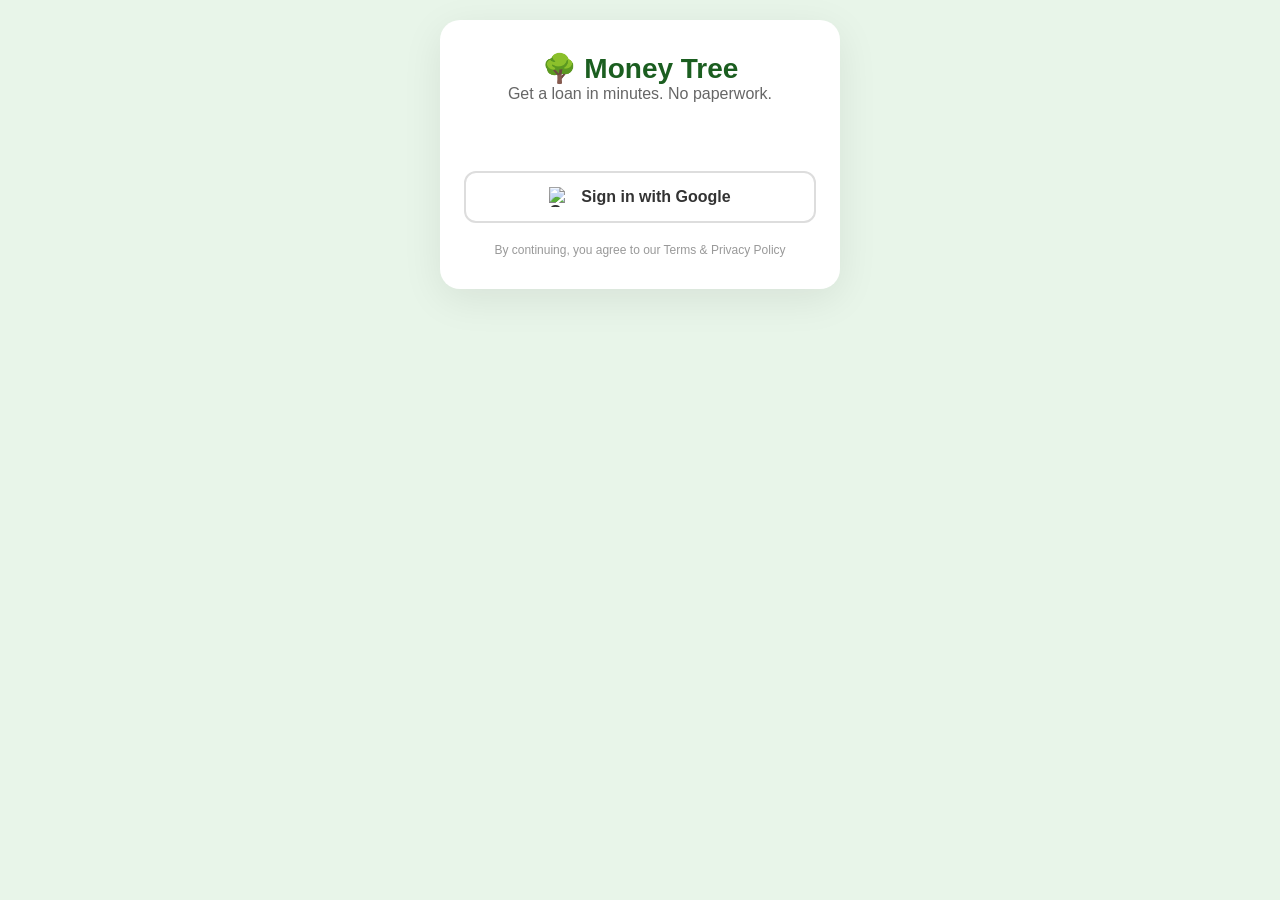
==== index.html @ 7c0a8fec "Add files via upload" ====
<!DOCTYPE html>
<html lang="en">
<head>
    <meta charset="UTF-8" />
    <meta name="viewport" content="width=device-width, initial-scale=1.0" />
    <title>Money Tree - Login</title>
    <link rel="stylesheet" href="style.css" />
    <script src="https://www.gstatic.com/firebasejs/10.12.0/firebase-app-compat.js"></script>
    <script src="https://www.gstatic.com/firebasejs/10.12.0/firebase-auth-compat.js"></script>
    <script src="https://www.gstatic.com/firebasejs/10.12.0/firebase-firestore-compat.js"></script>
</head>
<body>

<div class="container">
    <h1 style="color:#1b5e20;font-size:28px;text-align:center;">🌳 Money Tree</h1>
    <p style="text-align:center;color:#666;margin-bottom:28px;">Get a loan in minutes. No paperwork.</p>
    
    <div id="message"></div>
    
    <button class="google-btn" id="googleSignIn">
        <img src="https://www.google.com/favicon.ico" alt="Google" />
        Sign in with Google
    </button>
    
    <p style="text-align:center;font-size:12px;color:#999;margin-top:20px;">
        By continuing, you agree to our Terms & Privacy Policy
    </p>
</div>

<script src="config.js"></script>
<script>
const messageDiv = document.getElementById('message');
const googleBtn = document.getElementById('googleSignIn');

function showMessage(msg, isError = false) {
    messageDiv.textContent = msg;
    messageDiv.style.color = isError ? '#d32f2f' : '#2e7d32';
}

googleBtn.addEventListener('click', async function() {
    try {
        const provider = new firebase.auth.GoogleAuthProvider();
        const result = await auth.signInWithPopup(provider);
        const user = result.user;
        
        showMessage(`✅ Welcome ${user.displayName || 'User'}!`);

        const userDoc = await db.collection('users').doc(user.uid).get();
        if (!userDoc.exists) {
            await db.collection('users').doc(user.uid).set({
                fullName: user.displayName || '',
                email: user.email || '',
                phoneNumber: user.phoneNumber || '',
                photoURL: user.photoURL || '',
                role: 'user',
                kycStatus: 'pending',
                createdAt: new Date().toISOString()
            });
        }
        window.location.href = 'dashboard.html';
    } catch (error) {
        showMessage(`❌ ${error.message}`, true);
    }
});

auth.onAuthStateChanged(function(user) {
    if (user) window.location.href = 'dashboard.html';
});
</script>

</body>
</html>
---- style.css ----
/* ============================================================
   MONEY TREE - SHARED STYLES
   ============================================================ */

* { margin: 0; padding: 0; box-sizing: border-box; }

body {
    font-family: -apple-system, BlinkMacSystemFont, 'Segoe UI', Roboto, Arial, sans-serif;
    background: #e8f5e9;
    min-height: 100vh;
    padding: 20px;
}

.container {
    max-width: 400px;
    margin: 0 auto;
    background: white;
    border-radius: 20px;
    padding: 32px 24px;
    box-shadow: 0 10px 40px rgba(0,0,0,0.08);
}

/* Header */
.header {
    display: flex;
    justify-content: space-between;
    align-items: center;
    margin-bottom: 20px;
}
.header h1 { color: #1b5e20; font-size: 24px; }
.badge {
    background: #e8f5e9;
    color: #2e7d32;
    padding: 6px 16px;
    border-radius: 20px;
    font-size: 12px;
    font-weight: 600;
}

/* Forms */
label { display: block; font-size: 13px; font-weight: 600; color: #333; margin-bottom: 6px; }
input, select, textarea {
    width: 100%;
    padding: 14px 16px;
    border: 2px solid #e0e0e0;
    border-radius: 12px;
    font-size: 16px;
    background: #fafafa;
    margin-bottom: 16px;
    transition: border 0.2s;
}
input:focus, select:focus, textarea:focus {
    border-color: #2e7d32;
    outline: none;
    background: white;
}
textarea { resize: vertical; min-height: 80px; }

/* Buttons */
.btn {
    width: 100%;
    padding: 14px;
    border: none;
    border-radius: 12px;
    font-size: 16px;
    font-weight: 600;
    cursor: pointer;
    transition: all 0.2s;
}
.btn-primary { background: #2e7d32; color: white; }
.btn-primary:hover { background: #1b5e20; }
.btn-secondary { background: #1565c0; color: white; }
.btn-secondary:hover { background: #0d47a1; }
.btn-danger { background: #d32f2f; color: white; }
.btn-danger:hover { background: #b71c1c; }

/* Google Button */
.google-btn {
    display: flex;
    align-items: center;
    justify-content: center;
    gap: 12px;
    background: white;
    color: #333;
    border: 2px solid #ddd;
    padding: 14px;
    border-radius: 12px;
    font-size: 16px;
    font-weight: 600;
    cursor: pointer;
    width: 100%;
    margin-top: 12px;
}
.google-btn:hover { background: #f5f5f5; border-color: #bbb; }
.google-btn img { width: 20px; height: 20px; }

/* Cards */
.user-card {
    background: #e8f5e9;
    padding: 16px;
    border-radius: 16px;
    margin-bottom: 20px;
}
.user-card .name { font-weight: bold; font-size: 18px; color: #1b5e20; }
.user-card .phone { font-size: 14px; color: #555; }

.balance-card {
    background: linear-gradient(135deg, #1b5e20, #2e7d32);
    color: white;
    padding: 20px;
    border-radius: 16px;
    margin-bottom: 20px;
}
.balance-card .label { font-size: 12px; opacity: 0.8; }
.balance-card .amount { font-size: 32px; font-weight: bold; margin: 4px 0; }
.balance-card .sub { font-size: 12px; opacity: 0.8; }

/* Grid */
.grid-2 {
    display: grid;
    grid-template-columns: 1fr 1fr;
    gap: 12px;
    margin-bottom: 20px;
}

/* Loan History */
.loan-item {
    display: flex;
    justify-content: space-between;
    align-items: center;
    padding: 12px 0;
    border-bottom: 1px solid #e0e0e0;
}
.loan-item .status {
    padding: 4px 12px;
    border-radius: 12px;
    font-size: 12px;
    font-weight: 600;
}
.status-pending { background: #fff3e0; color: #e65100; }
.status-approved { background: #e8f5e9; color: #2e7d32; }
.status-rejected { background: #fce4ec; color: #c62828; }
.status-disbursed { background: #e3f2fd; color: #0d47a1; }
.status-repaid { background: #e8f5e9; color: #1b5e20; }

/* Navigation */
.nav-bar {
    display: flex;
    justify-content: space-around;
    padding: 12px 0 0 0;
    border-top: 1px solid #e0e0e0;
    margin-top: 20px;
}
.nav-bar a {
    text-decoration: none;
    color: #666;
    font-size: 11px;
    text-align: center;
    flex: 1;
    padding: 4px 0;
    border-radius: 8px;
}
.nav-bar a span { display: block; font-size: 20px; margin-bottom: 2px; }
.nav-bar a.active { color: #2e7d32; font-weight: 600; background: #e8f5e9; }

/* Messages */
#message { margin: 12px 0 16px 0; font-size: 14px; min-height: 24px; font-weight: 500; }
.success { color: #2e7d32; }
.error { color: #d32f2f; }

/* File Upload */
.file-upload {
    border: 2px dashed #ccc;
    padding: 20px;
    border-radius: 12px;
    text-align: center;
    cursor: pointer;
    transition: all 0.2s;
    margin-bottom: 16px;
}
.file-upload:hover { border-color: #2e7d32; background: #f5f5f5; }
.file-upload .icon { font-size: 32px; }
.file-upload .text { font-size: 14px; color: #666; }
.file-upload .filename { font-size: 12px; color: #2e7d32; font-weight: 600; margin-top: 4px; }

/* Responsive */
@media (max-width: 480px) {
    body { padding: 10px; }
    .container { padding: 20px 16px; }
    .grid-2 { gap: 8px; }
    .btn { font-size: 14px; padding: 12px; }
    .balance-card .amount { font-size: 26px; }
}
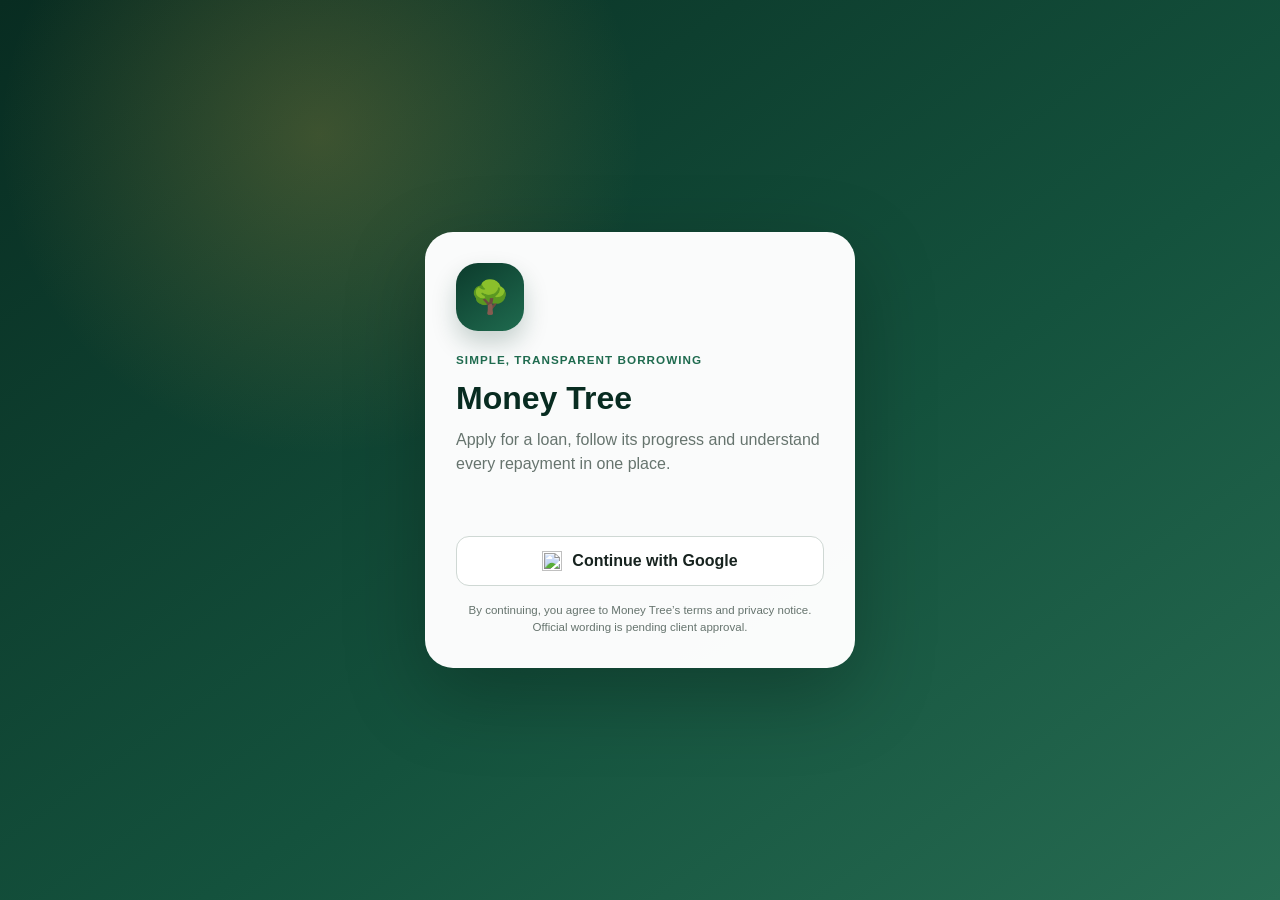
==== commit f01ccae6: "Add files via upload" ====
--- a/index.html
+++ b/index.html
@@ -1,72 +1,88 @@
-<!DOCTYPE html>
-<html lang="en">
-<head>
-    <meta charset="UTF-8" />
-    <meta name="viewport" content="width=device-width, initial-scale=1.0" />
-    <title>Money Tree - Login</title>
-    <link rel="stylesheet" href="style.css" />
-    <script src="https://www.gstatic.com/firebasejs/10.12.0/firebase-app-compat.js"></script>
-    <script src="https://www.gstatic.com/firebasejs/10.12.0/firebase-auth-compat.js"></script>
-    <script src="https://www.gstatic.com/firebasejs/10.12.0/firebase-firestore-compat.js"></script>
-</head>
-<body>
-
-<div class="container">
-    <h1 style="color:#1b5e20;font-size:28px;text-align:center;">🌳 Money Tree</h1>
-    <p style="text-align:center;color:#666;margin-bottom:28px;">Get a loan in minutes. No paperwork.</p>
-    
-    <div id="message"></div>
-    
-    <button class="google-btn" id="googleSignIn">
-        <img src="https://www.google.com/favicon.ico" alt="Google" />
-        Sign in with Google
-    </button>
-    
-    <p style="text-align:center;font-size:12px;color:#999;margin-top:20px;">
-        By continuing, you agree to our Terms & Privacy Policy
-    </p>
-</div>
-
-<script src="config.js"></script>
-<script>
-const messageDiv = document.getElementById('message');
-const googleBtn = document.getElementById('googleSignIn');
-
-function showMessage(msg, isError = false) {
-    messageDiv.textContent = msg;
-    messageDiv.style.color = isError ? '#d32f2f' : '#2e7d32';
-}
-
-googleBtn.addEventListener('click', async function() {
-    try {
-        const provider = new firebase.auth.GoogleAuthProvider();
-        const result = await auth.signInWithPopup(provider);
-        const user = result.user;
-        
-        showMessage(`✅ Welcome ${user.displayName || 'User'}!`);
-
-        const userDoc = await db.collection('users').doc(user.uid).get();
-        if (!userDoc.exists) {
-            await db.collection('users').doc(user.uid).set({
-                fullName: user.displayName || '',
-                email: user.email || '',
-                phoneNumber: user.phoneNumber || '',
-                photoURL: user.photoURL || '',
-                role: 'user',
-                kycStatus: 'pending',
-                createdAt: new Date().toISOString()
-            });
-        }
-        window.location.href = 'dashboard.html';
-    } catch (error) {
-        showMessage(`❌ ${error.message}`, true);
-    }
-});
-
-auth.onAuthStateChanged(function(user) {
-    if (user) window.location.href = 'dashboard.html';
-});
-</script>
-
-</body>
-</html>+<!DOCTYPE html>
+<html lang="en">
+<head>
+    <meta charset="UTF-8" />
+    <meta name="viewport" content="width=device-width, initial-scale=1.0" />
+    <meta name="theme-color" content="#0c3b2c" />
+    <title>Money Tree — Sign in</title>
+    <link rel="stylesheet" href="style.css" />
+    <script src="https://www.gstatic.com/firebasejs/10.12.0/firebase-app-compat.js"></script>
+    <script src="https://www.gstatic.com/firebasejs/10.12.0/firebase-auth-compat.js"></script>
+    <script src="https://www.gstatic.com/firebasejs/10.12.0/firebase-firestore-compat.js"></script>
+</head>
+<body class="login-body">
+    <main class="login-card">
+        <div class="login-logo" aria-hidden="true">🌳</div>
+        <span class="eyebrow">Simple, transparent borrowing</span>
+        <h1>Money Tree</h1>
+        <p>Apply for a loan, follow its progress and understand every repayment in one place.</p>
+
+        <div id="message" class="message-space" role="status" aria-live="polite"></div>
+
+        <button class="google-btn" id="googleSignIn" type="button">
+            <img src="https://www.google.com/favicon.ico" alt="" />
+            <span>Continue with Google</span>
+        </button>
+
+        <p class="login-terms">
+            By continuing, you agree to Money Tree’s terms and privacy notice. Official wording is pending client approval.
+        </p>
+    </main>
+
+    <script src="config.js"></script>
+    <script>
+        const message = document.getElementById('message');
+        const signInButton = document.getElementById('googleSignIn');
+
+        function showMessage(text, error = false) {
+            message.textContent = text;
+            message.style.color = error ? '#b42318' : '#18794e';
+        }
+
+        async function ensureUserProfile(user) {
+            const userRef = db.collection('users').doc(user.uid);
+            const snapshot = await userRef.get();
+            if (!snapshot.exists) {
+                await userRef.set({
+                    fullName: user.displayName || '',
+                    email: user.email || '',
+                    phoneNumber: user.phoneNumber || '',
+                    photoURL: user.photoURL || '',
+                    role: 'user',
+                    kycStatus: 'pending',
+                    loanLimit: 0,
+                    createdAt: firebase.firestore.FieldValue.serverTimestamp(),
+                    createdAtISO: new Date().toISOString()
+                });
+            }
+        }
+
+        signInButton.addEventListener('click', async () => {
+            signInButton.disabled = true;
+            signInButton.querySelector('span').textContent = 'Signing in…';
+            try {
+                const provider = new firebase.auth.GoogleAuthProvider();
+                const result = await auth.signInWithPopup(provider);
+                await ensureUserProfile(result.user);
+                window.location.href = 'dashboard.html';
+            } catch (error) {
+                console.error('Sign-in error:', error);
+                showMessage(error.message || 'Sign-in was not completed. Please try again.', true);
+                signInButton.disabled = false;
+                signInButton.querySelector('span').textContent = 'Continue with Google';
+            }
+        });
+
+        auth.onAuthStateChanged(async user => {
+            if (!user) return;
+            try {
+                await ensureUserProfile(user);
+                window.location.href = 'dashboard.html';
+            } catch (error) {
+                console.error('Profile setup error:', error);
+                showMessage('Signed in, but your profile could not be loaded.', true);
+            }
+        });
+    </script>
+</body>
+</html>
--- a/style.css
+++ b/style.css
@@ -1,193 +1,1342 @@
-/* ============================================================
-   MONEY TREE - SHARED STYLES
-   ============================================================ */
-
-* { margin: 0; padding: 0; box-sizing: border-box; }
-
-body {
-    font-family: -apple-system, BlinkMacSystemFont, 'Segoe UI', Roboto, Arial, sans-serif;
-    background: #e8f5e9;
-    min-height: 100vh;
-    padding: 20px;
-}
-
-.container {
-    max-width: 400px;
-    margin: 0 auto;
-    background: white;
-    border-radius: 20px;
-    padding: 32px 24px;
-    box-shadow: 0 10px 40px rgba(0,0,0,0.08);
-}
-
-/* Header */
-.header {
-    display: flex;
-    justify-content: space-between;
-    align-items: center;
-    margin-bottom: 20px;
-}
-.header h1 { color: #1b5e20; font-size: 24px; }
-.badge {
-    background: #e8f5e9;
-    color: #2e7d32;
-    padding: 6px 16px;
-    border-radius: 20px;
-    font-size: 12px;
-    font-weight: 600;
-}
-
-/* Forms */
-label { display: block; font-size: 13px; font-weight: 600; color: #333; margin-bottom: 6px; }
-input, select, textarea {
-    width: 100%;
-    padding: 14px 16px;
-    border: 2px solid #e0e0e0;
-    border-radius: 12px;
-    font-size: 16px;
-    background: #fafafa;
-    margin-bottom: 16px;
-    transition: border 0.2s;
-}
-input:focus, select:focus, textarea:focus {
-    border-color: #2e7d32;
-    outline: none;
-    background: white;
-}
-textarea { resize: vertical; min-height: 80px; }
-
-/* Buttons */
-.btn {
-    width: 100%;
-    padding: 14px;
-    border: none;
-    border-radius: 12px;
-    font-size: 16px;
-    font-weight: 600;
-    cursor: pointer;
-    transition: all 0.2s;
-}
-.btn-primary { background: #2e7d32; color: white; }
-.btn-primary:hover { background: #1b5e20; }
-.btn-secondary { background: #1565c0; color: white; }
-.btn-secondary:hover { background: #0d47a1; }
-.btn-danger { background: #d32f2f; color: white; }
-.btn-danger:hover { background: #b71c1c; }
-
-/* Google Button */
-.google-btn {
-    display: flex;
-    align-items: center;
-    justify-content: center;
-    gap: 12px;
-    background: white;
-    color: #333;
-    border: 2px solid #ddd;
-    padding: 14px;
-    border-radius: 12px;
-    font-size: 16px;
-    font-weight: 600;
-    cursor: pointer;
-    width: 100%;
-    margin-top: 12px;
-}
-.google-btn:hover { background: #f5f5f5; border-color: #bbb; }
-.google-btn img { width: 20px; height: 20px; }
-
-/* Cards */
-.user-card {
-    background: #e8f5e9;
-    padding: 16px;
-    border-radius: 16px;
-    margin-bottom: 20px;
-}
-.user-card .name { font-weight: bold; font-size: 18px; color: #1b5e20; }
-.user-card .phone { font-size: 14px; color: #555; }
-
-.balance-card {
-    background: linear-gradient(135deg, #1b5e20, #2e7d32);
-    color: white;
-    padding: 20px;
-    border-radius: 16px;
-    margin-bottom: 20px;
-}
-.balance-card .label { font-size: 12px; opacity: 0.8; }
-.balance-card .amount { font-size: 32px; font-weight: bold; margin: 4px 0; }
-.balance-card .sub { font-size: 12px; opacity: 0.8; }
-
-/* Grid */
-.grid-2 {
-    display: grid;
-    grid-template-columns: 1fr 1fr;
-    gap: 12px;
-    margin-bottom: 20px;
-}
-
-/* Loan History */
-.loan-item {
-    display: flex;
-    justify-content: space-between;
-    align-items: center;
-    padding: 12px 0;
-    border-bottom: 1px solid #e0e0e0;
-}
-.loan-item .status {
-    padding: 4px 12px;
-    border-radius: 12px;
-    font-size: 12px;
-    font-weight: 600;
-}
-.status-pending { background: #fff3e0; color: #e65100; }
-.status-approved { background: #e8f5e9; color: #2e7d32; }
-.status-rejected { background: #fce4ec; color: #c62828; }
-.status-disbursed { background: #e3f2fd; color: #0d47a1; }
-.status-repaid { background: #e8f5e9; color: #1b5e20; }
-
-/* Navigation */
-.nav-bar {
-    display: flex;
-    justify-content: space-around;
-    padding: 12px 0 0 0;
-    border-top: 1px solid #e0e0e0;
-    margin-top: 20px;
-}
-.nav-bar a {
-    text-decoration: none;
-    color: #666;
-    font-size: 11px;
-    text-align: center;
-    flex: 1;
-    padding: 4px 0;
-    border-radius: 8px;
-}
-.nav-bar a span { display: block; font-size: 20px; margin-bottom: 2px; }
-.nav-bar a.active { color: #2e7d32; font-weight: 600; background: #e8f5e9; }
-
-/* Messages */
-#message { margin: 12px 0 16px 0; font-size: 14px; min-height: 24px; font-weight: 500; }
-.success { color: #2e7d32; }
-.error { color: #d32f2f; }
-
-/* File Upload */
-.file-upload {
-    border: 2px dashed #ccc;
-    padding: 20px;
-    border-radius: 12px;
-    text-align: center;
-    cursor: pointer;
-    transition: all 0.2s;
-    margin-bottom: 16px;
-}
-.file-upload:hover { border-color: #2e7d32; background: #f5f5f5; }
-.file-upload .icon { font-size: 32px; }
-.file-upload .text { font-size: 14px; color: #666; }
-.file-upload .filename { font-size: 12px; color: #2e7d32; font-weight: 600; margin-top: 4px; }
-
-/* Responsive */
-@media (max-width: 480px) {
-    body { padding: 10px; }
-    .container { padding: 20px 16px; }
-    .grid-2 { gap: 8px; }
-    .btn { font-size: 14px; padding: 12px; }
-    .balance-card .amount { font-size: 26px; }
-}+:root {
+    --green-950: #082c21;
+    --green-900: #0c3b2c;
+    --green-800: #14523d;
+    --green-700: #1f6b4f;
+    --green-100: #dff2e9;
+    --green-50: #f1faf6;
+    --gold-500: #d9a441;
+    --gold-100: #fff3d8;
+    --ink: #17231f;
+    --muted: #66746e;
+    --line: #dfe7e3;
+    --surface: #ffffff;
+    --canvas: #edf3f0;
+    --danger: #b42318;
+    --danger-soft: #fff0ef;
+    --warning: #a15c00;
+    --warning-soft: #fff5e4;
+    --info: #175cd3;
+    --info-soft: #edf4ff;
+    --success: #18794e;
+    --success-soft: #e8f7ef;
+    --shadow: 0 18px 55px rgba(8, 44, 33, 0.11);
+    --radius-lg: 24px;
+    --radius-md: 16px;
+    --radius-sm: 11px;
+}
+
+* {
+    box-sizing: border-box;
+    margin: 0;
+    padding: 0;
+}
+
+html {
+    color-scheme: light;
+    scroll-behavior: smooth;
+}
+
+body {
+    min-height: 100vh;
+    background:
+        radial-gradient(circle at 10% 0%, rgba(217, 164, 65, 0.12), transparent 26rem),
+        var(--canvas);
+    color: var(--ink);
+    font-family: Inter, ui-sans-serif, -apple-system, BlinkMacSystemFont, "Segoe UI", sans-serif;
+    line-height: 1.5;
+}
+
+button,
+input,
+select,
+textarea {
+    font: inherit;
+}
+
+button,
+a {
+    -webkit-tap-highlight-color: transparent;
+}
+
+a {
+    color: var(--green-700);
+}
+
+button:focus-visible,
+a:focus-visible,
+input:focus-visible,
+select:focus-visible,
+textarea:focus-visible,
+summary:focus-visible {
+    outline: 3px solid rgba(217, 164, 65, 0.55);
+    outline-offset: 2px;
+}
+
+.app-body {
+    padding: 20px;
+}
+
+.app-shell {
+    width: min(100%, 760px);
+    min-height: calc(100vh - 40px);
+    margin: 0 auto;
+    overflow: hidden;
+    background: var(--surface);
+    border: 1px solid rgba(12, 59, 44, 0.08);
+    border-radius: var(--radius-lg);
+    box-shadow: var(--shadow);
+}
+
+.app-shell.wide {
+    width: min(100%, 1180px);
+}
+
+.page-content {
+    padding: 24px 24px 104px;
+}
+
+.topbar {
+    position: sticky;
+    top: 0;
+    z-index: 20;
+    display: flex;
+    align-items: center;
+    justify-content: space-between;
+    gap: 14px;
+    min-height: 74px;
+    padding: 14px 22px;
+    color: #fff;
+    background: linear-gradient(135deg, var(--green-950), var(--green-800));
+}
+
+.topbar-title {
+    min-width: 0;
+}
+
+.topbar-title h1 {
+    overflow: hidden;
+    font-size: clamp(1.2rem, 4vw, 1.55rem);
+    line-height: 1.2;
+    text-overflow: ellipsis;
+    white-space: nowrap;
+}
+
+.topbar-title p {
+    margin-top: 2px;
+    color: rgba(255, 255, 255, 0.7);
+    font-size: 0.78rem;
+}
+
+.brand-lockup {
+    display: flex;
+    align-items: center;
+    gap: 10px;
+}
+
+.brand-mark {
+    display: grid;
+    width: 42px;
+    height: 42px;
+    flex: 0 0 auto;
+    place-items: center;
+    border: 1px solid rgba(255, 255, 255, 0.22);
+    border-radius: 14px;
+    background: rgba(255, 255, 255, 0.12);
+    font-size: 1.25rem;
+}
+
+.icon-button {
+    display: inline-grid;
+    width: 42px;
+    height: 42px;
+    flex: 0 0 auto;
+    place-items: center;
+    border: 1px solid rgba(255, 255, 255, 0.2);
+    border-radius: 13px;
+    color: #fff;
+    background: rgba(255, 255, 255, 0.1);
+    text-decoration: none;
+    cursor: pointer;
+}
+
+.page-intro {
+    display: flex;
+    align-items: flex-start;
+    justify-content: space-between;
+    gap: 16px;
+    margin-bottom: 20px;
+}
+
+.page-intro h2 {
+    color: var(--green-950);
+    font-size: clamp(1.35rem, 4vw, 1.8rem);
+    line-height: 1.25;
+}
+
+.page-intro p {
+    max-width: 52ch;
+    margin-top: 5px;
+    color: var(--muted);
+    font-size: 0.92rem;
+}
+
+.eyebrow {
+    display: block;
+    margin-bottom: 5px;
+    color: var(--green-700);
+    font-size: 0.73rem;
+    font-weight: 800;
+    letter-spacing: 0.09em;
+    text-transform: uppercase;
+}
+
+.card {
+    padding: 20px;
+    border: 1px solid var(--line);
+    border-radius: var(--radius-md);
+    background: var(--surface);
+    box-shadow: 0 8px 28px rgba(8, 44, 33, 0.055);
+}
+
+.card + .card,
+.section-gap {
+    margin-top: 16px;
+}
+
+.card-header {
+    display: flex;
+    align-items: flex-start;
+    justify-content: space-between;
+    gap: 14px;
+    margin-bottom: 16px;
+}
+
+.card-title {
+    color: var(--green-950);
+    font-size: 1rem;
+}
+
+.card-subtitle {
+    margin-top: 2px;
+    color: var(--muted);
+    font-size: 0.82rem;
+}
+
+.hero-card {
+    position: relative;
+    overflow: hidden;
+    padding: 24px;
+    border-radius: 20px;
+    color: #fff;
+    background: linear-gradient(135deg, var(--green-950), var(--green-700));
+}
+
+.hero-card::after {
+    position: absolute;
+    right: -44px;
+    bottom: -62px;
+    width: 180px;
+    height: 180px;
+    border: 34px solid rgba(217, 164, 65, 0.18);
+    border-radius: 50%;
+    content: "";
+}
+
+.hero-card > * {
+    position: relative;
+    z-index: 1;
+}
+
+.hero-label {
+    color: rgba(255, 255, 255, 0.7);
+    font-size: 0.78rem;
+    font-weight: 700;
+    letter-spacing: 0.06em;
+    text-transform: uppercase;
+}
+
+.hero-amount {
+    margin: 6px 0 3px;
+    font-size: clamp(2rem, 8vw, 3rem);
+    font-weight: 800;
+    line-height: 1.05;
+}
+
+.hero-meta {
+    color: rgba(255, 255, 255, 0.76);
+    font-size: 0.84rem;
+}
+
+.metric-grid {
+    display: grid;
+    grid-template-columns: repeat(2, minmax(0, 1fr));
+    gap: 12px;
+    margin-top: 16px;
+}
+
+.metric {
+    padding: 15px;
+    border: 1px solid var(--line);
+    border-radius: 14px;
+    background: var(--green-50);
+}
+
+.metric-label {
+    color: var(--muted);
+    font-size: 0.76rem;
+}
+
+.metric-value {
+    display: block;
+    margin-top: 3px;
+    color: var(--green-950);
+    font-size: 1.06rem;
+    font-weight: 800;
+}
+
+.detail-list {
+    border-top: 1px solid var(--line);
+}
+
+.detail-row {
+    display: flex;
+    align-items: baseline;
+    justify-content: space-between;
+    gap: 18px;
+    padding: 13px 0;
+    border-bottom: 1px solid var(--line);
+}
+
+.detail-row span:first-child {
+    color: var(--muted);
+    font-size: 0.88rem;
+}
+
+.detail-row strong {
+    text-align: right;
+    font-size: 0.91rem;
+}
+
+.status-badge,
+.tag {
+    display: inline-flex;
+    align-items: center;
+    gap: 5px;
+    width: fit-content;
+    padding: 5px 10px;
+    border-radius: 999px;
+    font-size: 0.72rem;
+    font-weight: 800;
+    white-space: nowrap;
+}
+
+.status-pending,
+.status-partial {
+    color: var(--warning);
+    background: var(--warning-soft);
+}
+
+.status-approved,
+.status-active,
+.status-disbursed,
+.status-repaid,
+.status-paid {
+    color: var(--success);
+    background: var(--success-soft);
+}
+
+.status-rejected,
+.status-overdue {
+    color: var(--danger);
+    background: var(--danger-soft);
+}
+
+.status-upcoming {
+    color: var(--info);
+    background: var(--info-soft);
+}
+
+.tag {
+    color: var(--green-800);
+    background: var(--green-100);
+}
+
+.draft-banner,
+.notice,
+.error-box,
+.success-box {
+    padding: 13px 15px;
+    border-radius: 13px;
+    font-size: 0.84rem;
+}
+
+.draft-banner,
+.notice {
+    color: #6c4900;
+    background: var(--gold-100);
+    border: 1px solid #f0d496;
+}
+
+.error-box {
+    color: var(--danger);
+    background: var(--danger-soft);
+    border: 1px solid #f5c6c2;
+}
+
+.success-box {
+    color: var(--success);
+    background: var(--success-soft);
+    border: 1px solid #bce6cf;
+}
+
+.draft-banner + *,
+.notice + * {
+    margin-top: 16px;
+}
+
+.btn {
+    display: inline-flex;
+    min-height: 44px;
+    align-items: center;
+    justify-content: center;
+    gap: 8px;
+    padding: 11px 16px;
+    border: 0;
+    border-radius: 12px;
+    font-size: 0.88rem;
+    font-weight: 800;
+    text-decoration: none;
+    cursor: pointer;
+    transition: transform 160ms ease, box-shadow 160ms ease, background 160ms ease;
+}
+
+.btn:hover:not(:disabled) {
+    transform: translateY(-1px);
+}
+
+.btn:disabled {
+    cursor: not-allowed;
+    opacity: 0.58;
+}
+
+.btn-primary {
+    color: #fff;
+    background: var(--green-800);
+    box-shadow: 0 8px 18px rgba(20, 82, 61, 0.19);
+}
+
+.btn-primary:hover:not(:disabled) {
+    background: var(--green-950);
+}
+
+.btn-secondary {
+    color: var(--green-900);
+    background: var(--green-100);
+}
+
+.btn-outline {
+    color: var(--green-800);
+    background: #fff;
+    border: 1px solid #a9c9bb;
+}
+
+.btn-danger {
+    color: #fff;
+    background: var(--danger);
+}
+
+.btn-small {
+    min-height: 36px;
+    padding: 8px 12px;
+    font-size: 0.78rem;
+}
+
+.btn-block {
+    width: 100%;
+}
+
+.action-row {
+    display: flex;
+    flex-wrap: wrap;
+    gap: 10px;
+    margin-top: 16px;
+}
+
+.action-row .btn {
+    flex: 1 1 150px;
+}
+
+.form-section {
+    padding: 18px;
+    border: 1px solid var(--line);
+    border-radius: var(--radius-md);
+    background: #fbfdfc;
+}
+
+.form-section + .form-section {
+    margin-top: 15px;
+}
+
+.form-section h3 {
+    margin-bottom: 14px;
+    color: var(--green-950);
+    font-size: 0.98rem;
+}
+
+.form-grid {
+    display: grid;
+    grid-template-columns: repeat(2, minmax(0, 1fr));
+    gap: 14px;
+}
+
+.field {
+    margin-bottom: 14px;
+}
+
+.field:last-child {
+    margin-bottom: 0;
+}
+
+.field label {
+    display: block;
+    margin-bottom: 6px;
+    color: #30413a;
+    font-size: 0.79rem;
+    font-weight: 800;
+}
+
+.field small {
+    display: block;
+    margin-top: 5px;
+    color: var(--muted);
+    font-size: 0.72rem;
+}
+
+.field input,
+.field select,
+.field textarea,
+.search-input {
+    width: 100%;
+    min-height: 46px;
+    padding: 11px 13px;
+    border: 1px solid #cbd8d2;
+    border-radius: 11px;
+    color: var(--ink);
+    background: #fff;
+}
+
+.field textarea {
+    min-height: 96px;
+    resize: vertical;
+}
+
+.field input:focus,
+.field select:focus,
+.field textarea:focus,
+.search-input:focus {
+    border-color: var(--green-700);
+    outline: 3px solid rgba(31, 107, 79, 0.12);
+}
+
+.required {
+    color: var(--danger);
+}
+
+.file-upload {
+    padding: 16px;
+    border: 1.5px dashed #91b9a8;
+    border-radius: 13px;
+    background: var(--green-50);
+    text-align: center;
+    cursor: pointer;
+}
+
+.file-upload .icon {
+    color: var(--green-700);
+    font-size: 1.5rem;
+}
+
+.file-upload .text {
+    margin-top: 4px;
+    font-size: 0.82rem;
+    font-weight: 700;
+}
+
+.file-upload .filename,
+.file-upload .sub-text {
+    margin-top: 3px;
+    color: var(--muted);
+    font-size: 0.71rem;
+}
+
+.upload-grid {
+    display: grid;
+    grid-template-columns: repeat(2, minmax(0, 1fr));
+    gap: 12px;
+}
+
+.bottom-nav {
+    position: fixed;
+    right: 50%;
+    bottom: 12px;
+    z-index: 30;
+    display: grid;
+    width: min(calc(100% - 64px), 700px);
+    grid-template-columns: repeat(5, minmax(0, 1fr));
+    padding: 7px;
+    border: 1px solid rgba(12, 59, 44, 0.12);
+    border-radius: 18px;
+    background: rgba(255, 255, 255, 0.96);
+    box-shadow: 0 14px 38px rgba(8, 44, 33, 0.18);
+    transform: translateX(50%);
+    backdrop-filter: blur(12px);
+}
+
+.bottom-nav a {
+    display: flex;
+    min-width: 0;
+    min-height: 50px;
+    flex-direction: column;
+    align-items: center;
+    justify-content: center;
+    gap: 2px;
+    border-radius: 12px;
+    color: #7a8882;
+    font-size: 0.68rem;
+    text-decoration: none;
+}
+
+.bottom-nav a i {
+    font-size: 1.12rem;
+}
+
+.bottom-nav a.active {
+    color: var(--green-900);
+    background: var(--green-100);
+    font-weight: 800;
+}
+
+.loan-card {
+    padding: 18px;
+    border: 1px solid var(--line);
+    border-left: 4px solid var(--gold-500);
+    border-radius: 15px;
+    background: #fff;
+}
+
+.loan-card + .loan-card {
+    margin-top: 12px;
+}
+
+.loan-card-top {
+    display: flex;
+    align-items: flex-start;
+    justify-content: space-between;
+    gap: 12px;
+}
+
+.loan-number {
+    color: var(--green-950);
+    font-size: 0.79rem;
+    font-weight: 900;
+    letter-spacing: 0.04em;
+}
+
+.loan-amount {
+    margin-top: 3px;
+    color: var(--green-950);
+    font-size: 1.3rem;
+    font-weight: 900;
+}
+
+.loan-meta {
+    margin-top: 3px;
+    color: var(--muted);
+    font-size: 0.78rem;
+}
+
+.progress-track {
+    height: 8px;
+    margin-top: 14px;
+    overflow: hidden;
+    border-radius: 999px;
+    background: #e6ece9;
+}
+
+.progress-fill {
+    width: 0;
+    height: 100%;
+    border-radius: inherit;
+    background: linear-gradient(90deg, var(--green-700), var(--gold-500));
+}
+
+.link-list {
+    overflow: hidden;
+    border: 1px solid var(--line);
+    border-radius: 14px;
+}
+
+.link-list a {
+    display: flex;
+    align-items: center;
+    justify-content: space-between;
+    gap: 12px;
+    padding: 14px 15px;
+    color: var(--ink);
+    font-size: 0.86rem;
+    font-weight: 700;
+    text-decoration: none;
+    background: #fff;
+}
+
+.link-list a + a {
+    border-top: 1px solid var(--line);
+}
+
+.link-list a i:last-child {
+    color: var(--muted);
+}
+
+.empty-state,
+.loading-state {
+    padding: 42px 22px;
+    color: var(--muted);
+    text-align: center;
+}
+
+.empty-state i,
+.loading-state i {
+    display: block;
+    margin-bottom: 10px;
+    color: #8bb9a5;
+    font-size: 2.4rem;
+}
+
+.empty-state h3 {
+    color: var(--green-950);
+    font-size: 1rem;
+}
+
+.empty-state p {
+    max-width: 38ch;
+    margin: 5px auto 14px;
+    font-size: 0.83rem;
+}
+
+.schedule-timeline {
+    position: relative;
+}
+
+.schedule-item {
+    position: relative;
+    display: grid;
+    grid-template-columns: 92px 20px minmax(0, 1fr);
+    gap: 10px;
+    min-height: 92px;
+}
+
+.schedule-item::after {
+    position: absolute;
+    top: 24px;
+    bottom: -8px;
+    left: 111px;
+    width: 2px;
+    background: #d9e2de;
+    content: "";
+}
+
+.schedule-item:last-child::after {
+    display: none;
+}
+
+.schedule-term {
+    padding-top: 1px;
+}
+
+.schedule-term strong {
+    display: block;
+    font-size: 0.82rem;
+}
+
+.schedule-term span {
+    color: var(--muted);
+    font-size: 0.7rem;
+}
+
+.schedule-dot {
+    z-index: 1;
+    width: 13px;
+    height: 13px;
+    margin-top: 4px;
+    border: 3px solid #fff;
+    border-radius: 50%;
+    background: var(--green-700);
+    box-shadow: 0 0 0 2px #9bc5b3;
+}
+
+.schedule-dot.overdue {
+    background: var(--danger);
+    box-shadow: 0 0 0 2px #efaaa4;
+}
+
+.schedule-payment {
+    padding-bottom: 19px;
+}
+
+.schedule-payment strong {
+    display: block;
+    color: var(--green-950);
+    font-size: 0.92rem;
+}
+
+.schedule-payment small {
+    display: block;
+    margin-top: 2px;
+    color: var(--muted);
+    font-size: 0.7rem;
+}
+
+.schedule-payment .status-badge {
+    margin-top: 7px;
+}
+
+details.accordion {
+    overflow: hidden;
+    border: 1px solid var(--line);
+    border-radius: 14px;
+    background: #fff;
+}
+
+details.accordion + details.accordion {
+    margin-top: 12px;
+}
+
+details.accordion summary {
+    display: flex;
+    align-items: center;
+    justify-content: space-between;
+    gap: 12px;
+    padding: 15px 16px;
+    color: #fff;
+    background: var(--green-900);
+    font-size: 0.86rem;
+    font-weight: 900;
+    cursor: pointer;
+    list-style: none;
+}
+
+details.accordion summary::-webkit-details-marker {
+    display: none;
+}
+
+details.accordion summary::after {
+    content: "+";
+    font-size: 1.25rem;
+}
+
+details.accordion[open] summary::after {
+    content: "−";
+}
+
+.accordion-content {
+    padding: 17px;
+    color: #374740;
+    font-size: 0.83rem;
+}
+
+.accordion-content h4 {
+    margin: 14px 0 5px;
+    color: var(--green-950);
+    font-size: 0.86rem;
+}
+
+.accordion-content h4:first-child {
+    margin-top: 0;
+}
+
+.accordion-content p + p,
+.accordion-content ul + p,
+.accordion-content ol + p {
+    margin-top: 8px;
+}
+
+.accordion-content ul,
+.accordion-content ol {
+    padding-left: 19px;
+}
+
+.accordion-content li + li {
+    margin-top: 5px;
+}
+
+.document {
+    padding: 24px;
+    border: 1px solid var(--line);
+    border-radius: var(--radius-md);
+    background: #fff;
+}
+
+.document-header {
+    padding-bottom: 18px;
+    border-bottom: 2px solid var(--green-950);
+}
+
+.document-header h2 {
+    color: var(--green-950);
+    font-size: 1.25rem;
+}
+
+.document-header p {
+    margin-top: 5px;
+    color: var(--muted);
+    font-size: 0.8rem;
+}
+
+.document-section {
+    margin-top: 24px;
+}
+
+.document-section h3 {
+    margin-bottom: 12px;
+    padding-bottom: 8px;
+    border-bottom: 1px solid var(--green-950);
+    color: var(--green-950);
+    font-size: 0.98rem;
+    text-transform: uppercase;
+}
+
+.document-section h4 {
+    margin: 14px 0 6px;
+    color: var(--green-950);
+    font-size: 0.88rem;
+}
+
+.document-section p,
+.document-section li {
+    color: #44544d;
+    font-size: 0.82rem;
+}
+
+.document-section ul,
+.document-section ol {
+    padding-left: 20px;
+}
+
+.document-section li + li {
+    margin-top: 5px;
+}
+
+.document-grid {
+    overflow: hidden;
+    border: 1px solid var(--line);
+    border-radius: 12px;
+}
+
+.document-grid-title {
+    padding: 11px 13px;
+    color: #fff;
+    background: var(--green-900);
+    font-weight: 800;
+}
+
+.document-grid .detail-row {
+    padding: 12px 13px;
+}
+
+.table-wrap {
+    overflow-x: auto;
+    border: 1px solid var(--line);
+    border-radius: 12px;
+}
+
+table {
+    width: 100%;
+    border-collapse: collapse;
+    font-size: 0.77rem;
+}
+
+th,
+td {
+    padding: 11px 12px;
+    border-bottom: 1px solid var(--line);
+    text-align: left;
+    white-space: nowrap;
+}
+
+th {
+    color: #fff;
+    background: var(--green-900);
+    font-weight: 800;
+}
+
+tr:last-child td {
+    border-bottom: 0;
+}
+
+.profile-hero {
+    text-align: center;
+}
+
+.profile-avatar {
+    display: grid;
+    width: 78px;
+    height: 78px;
+    margin: 0 auto 10px;
+    place-items: center;
+    border: 5px solid var(--green-100);
+    border-radius: 24px;
+    color: #fff;
+    background: var(--green-800);
+    font-size: 1.45rem;
+    font-weight: 900;
+}
+
+.profile-name {
+    color: var(--green-950);
+    font-size: 1.2rem;
+    font-weight: 900;
+}
+
+.profile-email {
+    color: var(--muted);
+    font-size: 0.81rem;
+}
+
+.admin-stats {
+    display: grid;
+    grid-template-columns: repeat(4, minmax(0, 1fr));
+    gap: 12px;
+    margin-bottom: 16px;
+}
+
+.admin-stat {
+    padding: 16px;
+    border: 1px solid var(--line);
+    border-radius: 14px;
+    background: #fff;
+}
+
+.admin-stat strong {
+    display: block;
+    color: var(--green-950);
+    font-size: 1.55rem;
+}
+
+.admin-stat span {
+    color: var(--muted);
+    font-size: 0.73rem;
+}
+
+.tabs {
+    display: flex;
+    gap: 8px;
+    margin: 14px 0;
+    overflow-x: auto;
+    scrollbar-width: none;
+}
+
+.tabs button {
+    min-height: 38px;
+    padding: 8px 14px;
+    border: 1px solid var(--line);
+    border-radius: 999px;
+    color: var(--muted);
+    background: #fff;
+    font-size: 0.76rem;
+    font-weight: 800;
+    white-space: nowrap;
+    cursor: pointer;
+}
+
+.tabs button.active {
+    border-color: var(--green-900);
+    color: #fff;
+    background: var(--green-900);
+}
+
+.admin-loan-card {
+    padding: 18px;
+    border: 1px solid var(--line);
+    border-radius: 15px;
+    background: #fff;
+}
+
+.admin-loan-card + .admin-loan-card {
+    margin-top: 12px;
+}
+
+.admin-loan-head {
+    display: flex;
+    align-items: flex-start;
+    justify-content: space-between;
+    gap: 12px;
+}
+
+.admin-loan-card h3 {
+    color: var(--green-950);
+    font-size: 0.98rem;
+}
+
+.admin-meta {
+    display: grid;
+    grid-template-columns: repeat(3, minmax(0, 1fr));
+    gap: 10px;
+    margin-top: 13px;
+}
+
+.admin-meta div {
+    padding: 10px;
+    border-radius: 10px;
+    background: var(--green-50);
+}
+
+.admin-meta span {
+    display: block;
+    color: var(--muted);
+    font-size: 0.66rem;
+}
+
+.admin-meta strong {
+    display: block;
+    margin-top: 2px;
+    overflow: hidden;
+    font-size: 0.78rem;
+    text-overflow: ellipsis;
+}
+
+dialog {
+    width: min(calc(100% - 28px), 560px);
+    max-height: calc(100vh - 36px);
+    margin: auto;
+    overflow-y: auto;
+    border: 0;
+    border-radius: 20px;
+    box-shadow: 0 24px 80px rgba(8, 44, 33, 0.28);
+}
+
+dialog::backdrop {
+    background: rgba(8, 30, 23, 0.64);
+    backdrop-filter: blur(3px);
+}
+
+.dialog-header {
+    display: flex;
+    align-items: center;
+    justify-content: space-between;
+    gap: 12px;
+    padding: 18px 20px;
+    color: #fff;
+    background: var(--green-900);
+}
+
+.dialog-header h2 {
+    font-size: 1.08rem;
+}
+
+.dialog-close {
+    width: 36px;
+    height: 36px;
+    border: 0;
+    border-radius: 10px;
+    color: #fff;
+    background: rgba(255, 255, 255, 0.13);
+    cursor: pointer;
+}
+
+.dialog-body {
+    padding: 20px;
+}
+
+.login-body {
+    display: grid;
+    min-height: 100vh;
+    padding: 22px;
+    place-items: center;
+    background:
+        radial-gradient(circle at 25% 15%, rgba(217, 164, 65, 0.24), transparent 20rem),
+        linear-gradient(145deg, var(--green-950), #14523d 58%, #276c52);
+}
+
+.login-card {
+    width: min(100%, 430px);
+    padding: 30px;
+    border: 1px solid rgba(255, 255, 255, 0.12);
+    border-radius: 28px;
+    background: rgba(255, 255, 255, 0.98);
+    box-shadow: 0 26px 80px rgba(0, 0, 0, 0.25);
+}
+
+.login-logo {
+    display: grid;
+    width: 68px;
+    height: 68px;
+    margin-bottom: 20px;
+    place-items: center;
+    border-radius: 22px;
+    color: #fff;
+    background: linear-gradient(145deg, var(--green-900), var(--green-700));
+    box-shadow: 0 12px 24px rgba(12, 59, 44, 0.22);
+    font-size: 2rem;
+}
+
+.login-card h1 {
+    color: var(--green-950);
+    font-size: 2rem;
+}
+
+.login-card > p {
+    margin-top: 6px;
+    color: var(--muted);
+}
+
+.google-btn {
+    display: flex;
+    width: 100%;
+    min-height: 50px;
+    align-items: center;
+    justify-content: center;
+    gap: 10px;
+    margin-top: 24px;
+    border: 1px solid #cfd8d4;
+    border-radius: 13px;
+    color: var(--ink);
+    background: #fff;
+    font-weight: 800;
+    cursor: pointer;
+}
+
+.google-btn img {
+    width: 20px;
+    height: 20px;
+}
+
+.login-terms {
+    margin-top: 16px !important;
+    font-size: 0.72rem;
+    text-align: center;
+}
+
+.message-space {
+    min-height: 24px;
+    margin: 12px 0;
+    font-size: 0.82rem;
+}
+
+.spin {
+    animation: spin 0.9s linear infinite;
+}
+
+@keyframes spin {
+    to { transform: rotate(360deg); }
+}
+
+.hide {
+    display: none !important;
+}
+
+@media (max-width: 720px) {
+    .app-body {
+        padding: 0;
+        background: #fff;
+    }
+
+    .app-shell,
+    .app-shell.wide {
+        min-height: 100vh;
+        border: 0;
+        border-radius: 0;
+        box-shadow: none;
+    }
+
+    .page-content {
+        padding: 20px 16px 96px;
+    }
+
+    .topbar {
+        padding: 13px 16px;
+    }
+
+    .bottom-nav {
+        bottom: 8px;
+        width: calc(100% - 20px);
+    }
+
+    .admin-stats {
+        grid-template-columns: repeat(2, minmax(0, 1fr));
+    }
+
+    .admin-meta {
+        grid-template-columns: repeat(2, minmax(0, 1fr));
+    }
+}
+
+@media (max-width: 480px) {
+    .form-grid,
+    .upload-grid,
+    .metric-grid {
+        grid-template-columns: 1fr;
+    }
+
+    .schedule-item {
+        grid-template-columns: 74px 18px minmax(0, 1fr);
+    }
+
+    .schedule-item::after {
+        left: 91px;
+    }
+
+    .document {
+        padding: 17px;
+        border-right: 0;
+        border-left: 0;
+        border-radius: 0;
+    }
+
+    .page-content.document-page {
+        padding-right: 0;
+        padding-left: 0;
+    }
+
+    .page-content.document-page > .draft-banner,
+    .page-content.document-page > .page-intro,
+    .page-content.document-page > .action-row {
+        margin-right: 16px;
+        margin-left: 16px;
+    }
+
+    .admin-meta {
+        grid-template-columns: 1fr;
+    }
+}
+
+@media print {
+    body {
+        background: #fff;
+    }
+
+    .topbar,
+    .bottom-nav,
+    .no-print,
+    .draft-banner {
+        display: none !important;
+    }
+
+    .app-shell,
+    .app-shell.wide {
+        width: 100%;
+        min-height: 0;
+        border: 0;
+        box-shadow: none;
+    }
+
+    .page-content,
+    .page-content.document-page {
+        padding: 0;
+    }
+
+    .document {
+        padding: 0;
+        border: 0;
+    }
+}
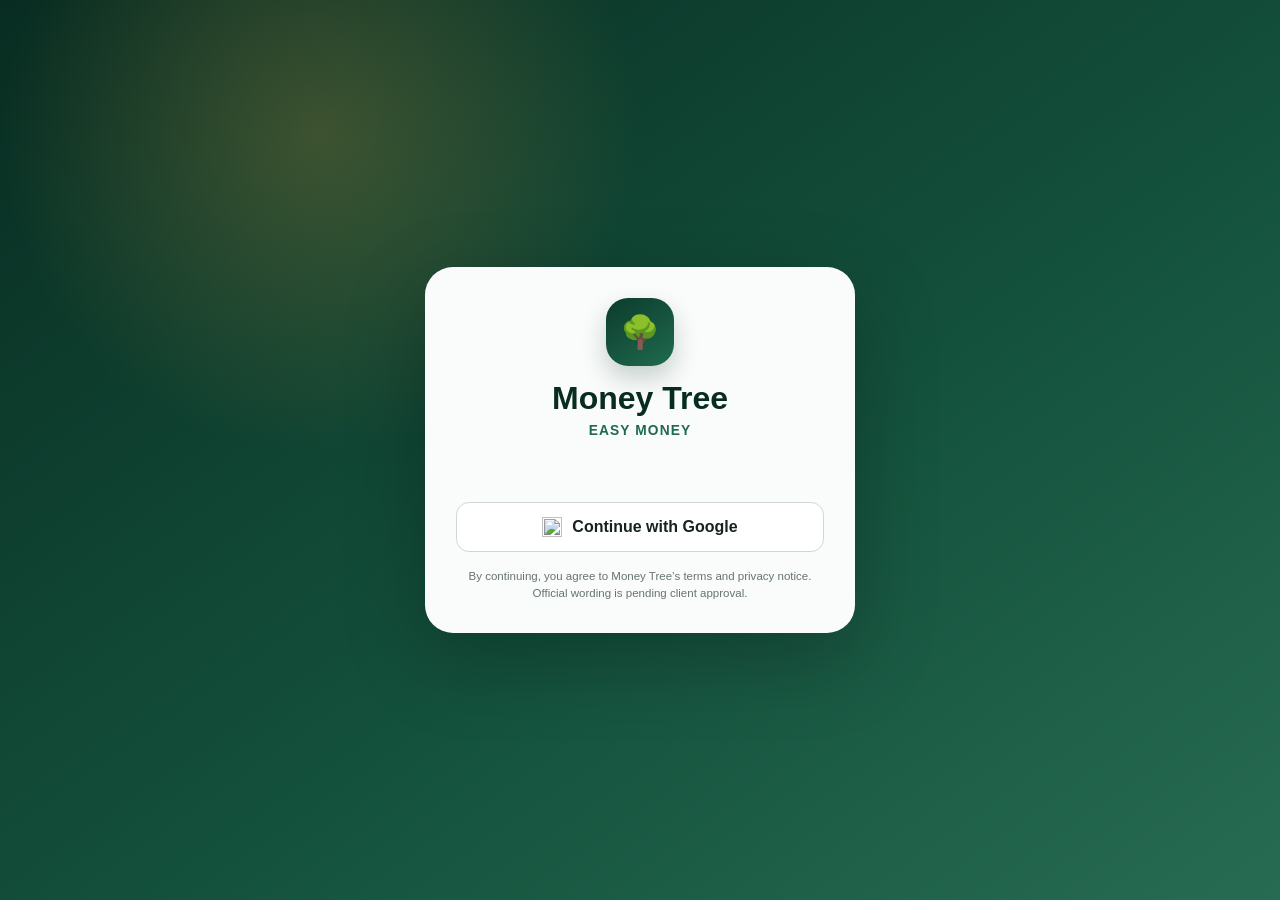
==== commit a8ce7b7b: "Add files via upload" ====
--- a/index.html
+++ b/index.html
@@ -12,10 +12,11 @@
 </head>
 <body class="login-body">
     <main class="login-card">
-        <div class="login-logo" aria-hidden="true">🌳</div>
-        <span class="eyebrow">Simple, transparent borrowing</span>
-        <h1>Money Tree</h1>
-        <p>Apply for a loan, follow its progress and understand every repayment in one place.</p>
+        <div class="login-brand">
+            <div class="login-logo" aria-label="Money Tree logo placeholder">🌳</div>
+            <h1>Money Tree</h1>
+            <p class="login-motto">Easy Money</p>
+        </div>
 
         <div id="message" class="message-space" role="status" aria-live="polite"></div>
 
--- a/style.css
+++ b/style.css
@@ -576,6 +576,26 @@
     gap: 12px;
 }
 
+.document-upload-frame {
+    display: block;
+    width: 100%;
+    height: 650px;
+    border: 1px solid var(--line);
+    border-radius: 14px;
+    background: #fff;
+}
+
+.document-upload-frame[hidden] {
+    display: none;
+}
+
+.document-upload-help {
+    display: block;
+    margin-top: 9px;
+    color: var(--muted);
+    font-size: 0.73rem;
+}
+
 .bottom-nav {
     position: fixed;
     right: 50%;
@@ -1167,11 +1187,15 @@
     box-shadow: 0 26px 80px rgba(0, 0, 0, 0.25);
 }
 
+.login-brand {
+    text-align: center;
+}
+
 .login-logo {
     display: grid;
     width: 68px;
     height: 68px;
-    margin-bottom: 20px;
+    margin: 0 auto 14px;
     place-items: center;
     border-radius: 22px;
     color: #fff;
@@ -1183,11 +1207,16 @@
 .login-card h1 {
     color: var(--green-950);
     font-size: 2rem;
-}
-
-.login-card > p {
-    margin-top: 6px;
-    color: var(--muted);
+    line-height: 1.15;
+}
+
+.login-motto {
+    margin-top: 5px;
+    color: var(--green-700);
+    font-size: 0.86rem;
+    font-weight: 800;
+    letter-spacing: 0.08em;
+    text-transform: uppercase;
 }
 
 .google-btn {
@@ -1213,6 +1242,7 @@
 
 .login-terms {
     margin-top: 16px !important;
+    color: var(--muted);
     font-size: 0.72rem;
     text-align: center;
 }
@@ -1221,6 +1251,91 @@
     min-height: 24px;
     margin: 12px 0;
     font-size: 0.82rem;
+}
+
+.field input[readonly] {
+    color: #53615b;
+    background: #f1f5f3;
+    cursor: not-allowed;
+}
+
+.acceptance-panel,
+.acceptance-receipt {
+    padding: 18px;
+    border: 1px solid #a9c9bb;
+    border-radius: 15px;
+    background: var(--green-50);
+}
+
+.acceptance-panel h4,
+.acceptance-receipt h4 {
+    margin: 5px 0 7px;
+    color: var(--green-950);
+    font-size: 1rem;
+}
+
+.acceptance-panel > div > p,
+.acceptance-receipt > p {
+    color: var(--muted);
+    font-size: 0.78rem;
+}
+
+.acceptance-links {
+    display: grid;
+    grid-template-columns: repeat(2, minmax(0, 1fr));
+    gap: 9px;
+    margin-top: 14px;
+}
+
+.acceptance-links a {
+    padding: 11px 12px;
+    border: 1px solid #bad4c8;
+    border-radius: 11px;
+    color: var(--green-900);
+    background: #fff;
+    font-size: 0.78rem;
+    font-weight: 800;
+    text-decoration: none;
+}
+
+.consent-list {
+    display: grid;
+    gap: 9px;
+    margin-top: 15px;
+}
+
+.consent-row {
+    display: flex;
+    align-items: flex-start;
+    gap: 10px;
+    padding: 11px 12px;
+    border: 1px solid #d5e3dd;
+    border-radius: 11px;
+    background: #fff;
+    color: #30413a;
+    font-size: 0.78rem;
+    cursor: pointer;
+}
+
+.consent-row input {
+    width: 18px;
+    height: 18px;
+    min-height: 0;
+    flex: 0 0 auto;
+    margin-top: 1px;
+    accent-color: var(--green-800);
+}
+
+.signature-field {
+    margin-top: 15px;
+}
+
+.acceptance-receipt .status-badge {
+    margin-bottom: 5px;
+}
+
+.acceptance-receipt .detail-list {
+    margin: 12px 0;
 }
 
 .spin {
@@ -1308,6 +1423,10 @@
     .admin-meta {
         grid-template-columns: 1fr;
     }
+
+    .acceptance-links {
+        grid-template-columns: 1fr;
+    }
 }
 
 @media print {
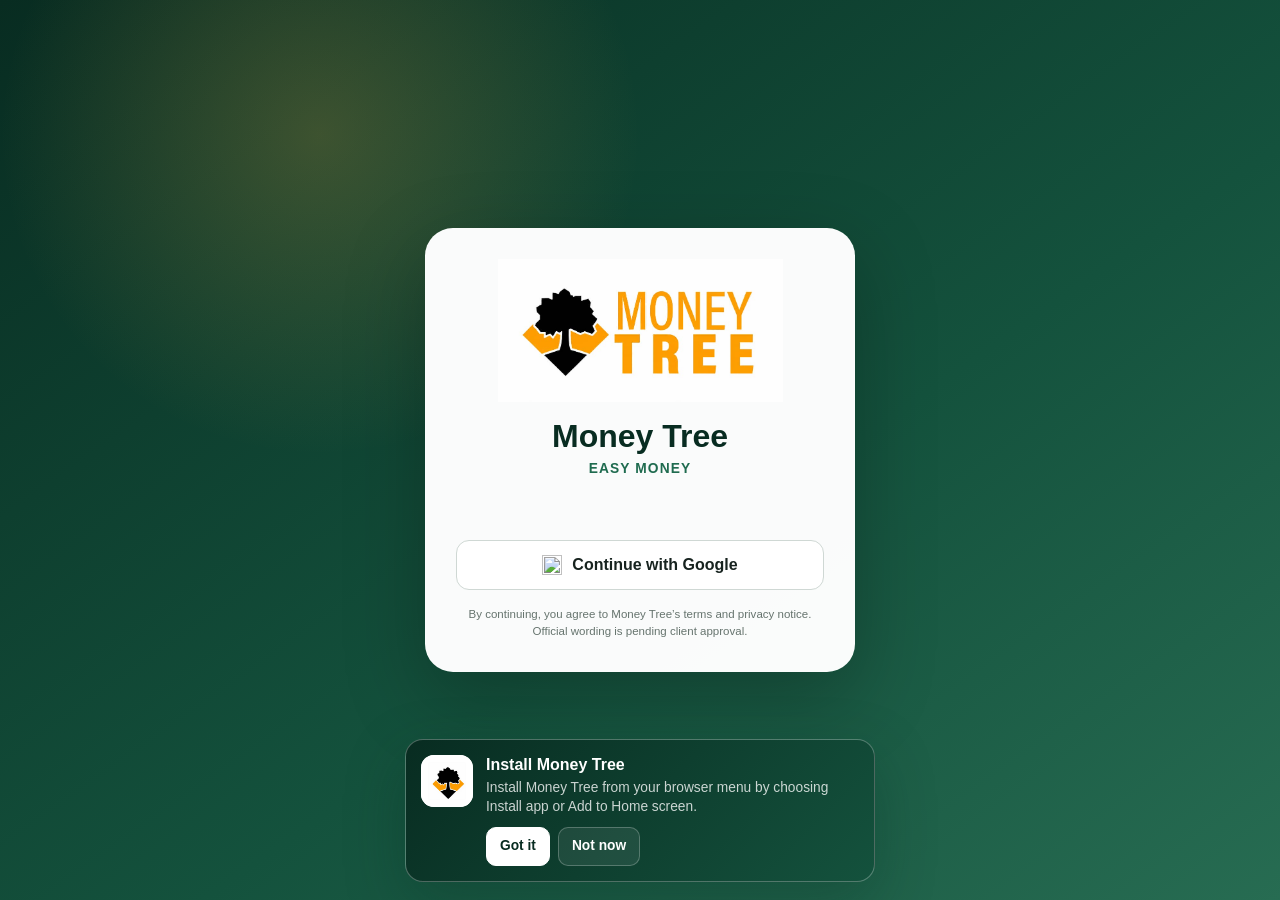
==== commit d8635cae: "Add files via upload" ====
--- a/index.html
+++ b/index.html
@@ -4,8 +4,15 @@
     <meta charset="UTF-8" />
     <meta name="viewport" content="width=device-width, initial-scale=1.0" />
     <meta name="theme-color" content="#0c3b2c" />
+    <meta name="apple-mobile-web-app-capable" content="yes" />
+    <meta name="apple-mobile-web-app-status-bar-style" content="default" />
+    <meta name="apple-mobile-web-app-title" content="Money Tree" />
     <title>Money Tree — Sign in</title>
+    <link rel="manifest" href="manifest.webmanifest" />
+    <link rel="icon" type="image/png" sizes="192x192" href="assets/icons/icon-192.png" />
+    <link rel="apple-touch-icon" href="assets/icons/apple-touch-icon.png" />
     <link rel="stylesheet" href="style.css" />
+    <script src="pwa.js" defer></script>
     <script src="https://www.gstatic.com/firebasejs/10.12.0/firebase-app-compat.js"></script>
     <script src="https://www.gstatic.com/firebasejs/10.12.0/firebase-auth-compat.js"></script>
     <script src="https://www.gstatic.com/firebasejs/10.12.0/firebase-firestore-compat.js"></script>
@@ -13,7 +20,7 @@
 <body class="login-body">
     <main class="login-card">
         <div class="login-brand">
-            <div class="login-logo" aria-label="Money Tree logo placeholder">🌳</div>
+            <img class="login-logo" src="assets/money-tree-logo.jpg" alt="Money Tree logo" width="887" height="443" />
             <h1>Money Tree</h1>
             <p class="login-motto">Easy Money</p>
         </div>
--- a/style.css
+++ b/style.css
@@ -139,11 +139,19 @@
     width: 42px;
     height: 42px;
     flex: 0 0 auto;
+    overflow: hidden;
     place-items: center;
     border: 1px solid rgba(255, 255, 255, 0.22);
     border-radius: 14px;
-    background: rgba(255, 255, 255, 0.12);
-    font-size: 1.25rem;
+    background: #fff;
+    padding: 4px;
+}
+
+.brand-mark img {
+    display: block;
+    width: 100%;
+    height: 100%;
+    object-fit: contain;
 }
 
 .icon-button {
@@ -1192,16 +1200,11 @@
 }
 
 .login-logo {
-    display: grid;
-    width: 68px;
-    height: 68px;
-    margin: 0 auto 14px;
-    place-items: center;
-    border-radius: 22px;
-    color: #fff;
-    background: linear-gradient(145deg, var(--green-900), var(--green-700));
-    box-shadow: 0 12px 24px rgba(12, 59, 44, 0.22);
-    font-size: 2rem;
+    display: block;
+    width: min(100%, 285px);
+    height: auto;
+    margin: 0 auto 16px;
+    object-fit: contain;
 }
 
 .login-card h1 {
@@ -1247,6 +1250,93 @@
     text-align: center;
 }
 
+.install-prompt {
+    position: fixed;
+    z-index: 1000;
+    bottom: max(18px, env(safe-area-inset-bottom));
+    left: 50%;
+    display: flex;
+    width: min(calc(100% - 28px), 470px);
+    align-items: flex-start;
+    gap: 13px;
+    padding: 15px;
+    border: 1px solid rgba(255, 255, 255, 0.28);
+    border-radius: 18px;
+    color: #fff;
+    background: linear-gradient(135deg, var(--green-950), var(--green-800));
+    box-shadow: 0 20px 60px rgba(8, 44, 33, 0.3);
+    opacity: 0;
+    pointer-events: none;
+    transform: translate(-50%, 22px);
+    transition: opacity 180ms ease, transform 180ms ease;
+}
+
+.install-prompt.is-visible {
+    opacity: 1;
+    pointer-events: auto;
+    transform: translate(-50%, 0);
+}
+
+.install-prompt-above-nav {
+    bottom: max(92px, calc(82px + env(safe-area-inset-bottom)));
+}
+
+.install-prompt-icon {
+    width: 52px;
+    height: 52px;
+    flex: 0 0 auto;
+    border-radius: 13px;
+    background: #fff;
+    object-fit: contain;
+}
+
+.install-prompt-content {
+    min-width: 0;
+    flex: 1;
+}
+
+.install-prompt-content strong {
+    display: block;
+    font-size: 1rem;
+    line-height: 1.25;
+}
+
+.install-prompt-content p {
+    margin-top: 3px;
+    color: rgba(255, 255, 255, 0.78);
+    font-size: 0.86rem;
+    line-height: 1.4;
+}
+
+.install-prompt-actions {
+    display: flex;
+    flex-wrap: wrap;
+    gap: 8px;
+    margin-top: 11px;
+}
+
+.install-action,
+.install-dismiss {
+    min-height: 38px;
+    border-radius: 10px;
+    padding: 8px 13px;
+    font-size: 0.86rem;
+    font-weight: 800;
+    cursor: pointer;
+}
+
+.install-action {
+    border: 1px solid #fff;
+    color: var(--green-950);
+    background: #fff;
+}
+
+.install-dismiss {
+    border: 1px solid rgba(255, 255, 255, 0.24);
+    color: #fff;
+    background: rgba(255, 255, 255, 0.08);
+}
+
 .message-space {
     min-height: 24px;
     margin: 12px 0;
@@ -1436,6 +1526,7 @@
 
     .topbar,
     .bottom-nav,
+    .install-prompt,
     .no-print,
     .draft-banner {
         display: none !important;
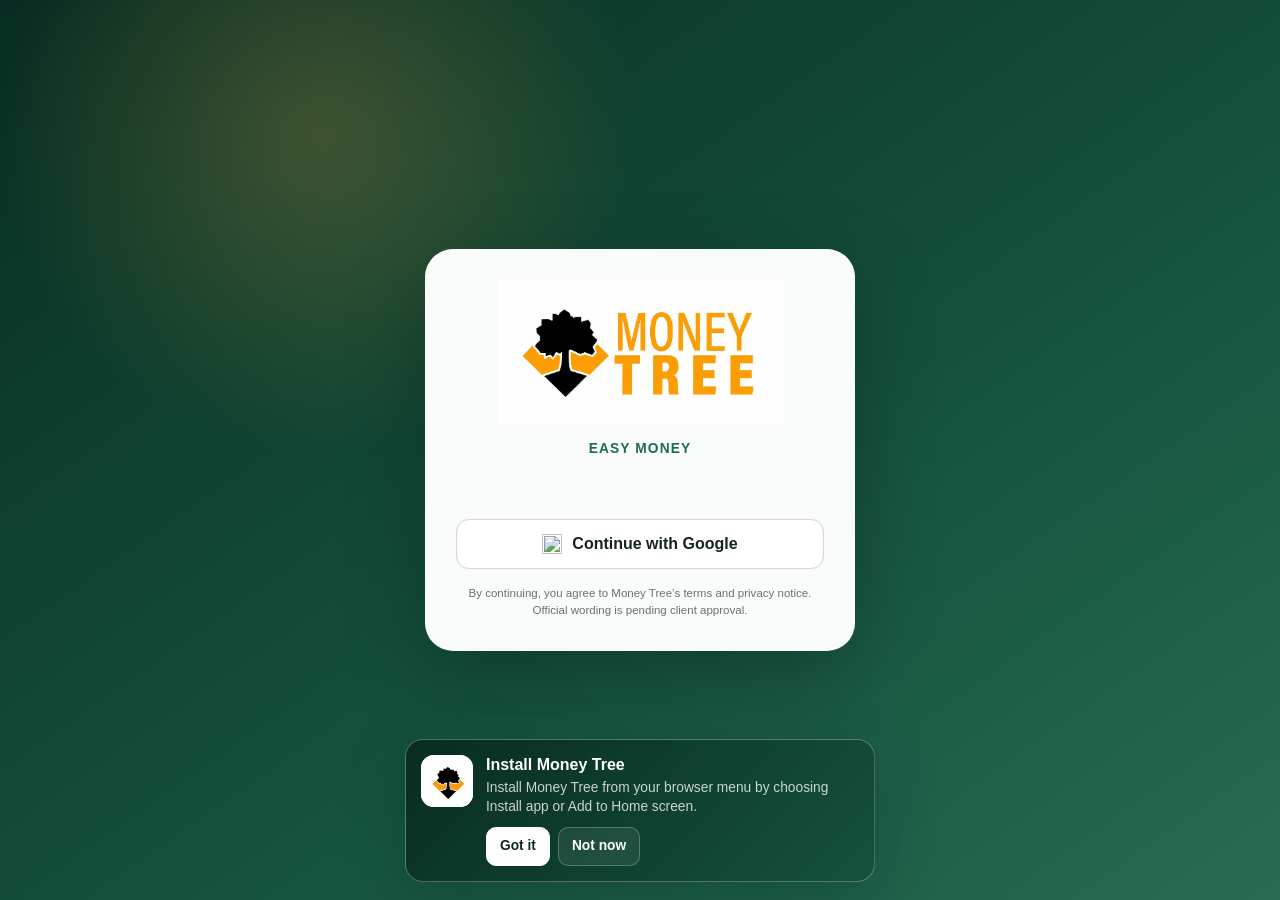
==== commit 3c64d2d2: "Remove heading 'Money Tree' from login page" ====
--- a/index.html
+++ b/index.html
@@ -21,7 +21,7 @@
     <main class="login-card">
         <div class="login-brand">
             <img class="login-logo" src="assets/money-tree-logo.jpg" alt="Money Tree logo" width="887" height="443" />
-            <h1>Money Tree</h1>
+        
             <p class="login-motto">Easy Money</p>
         </div>
 
